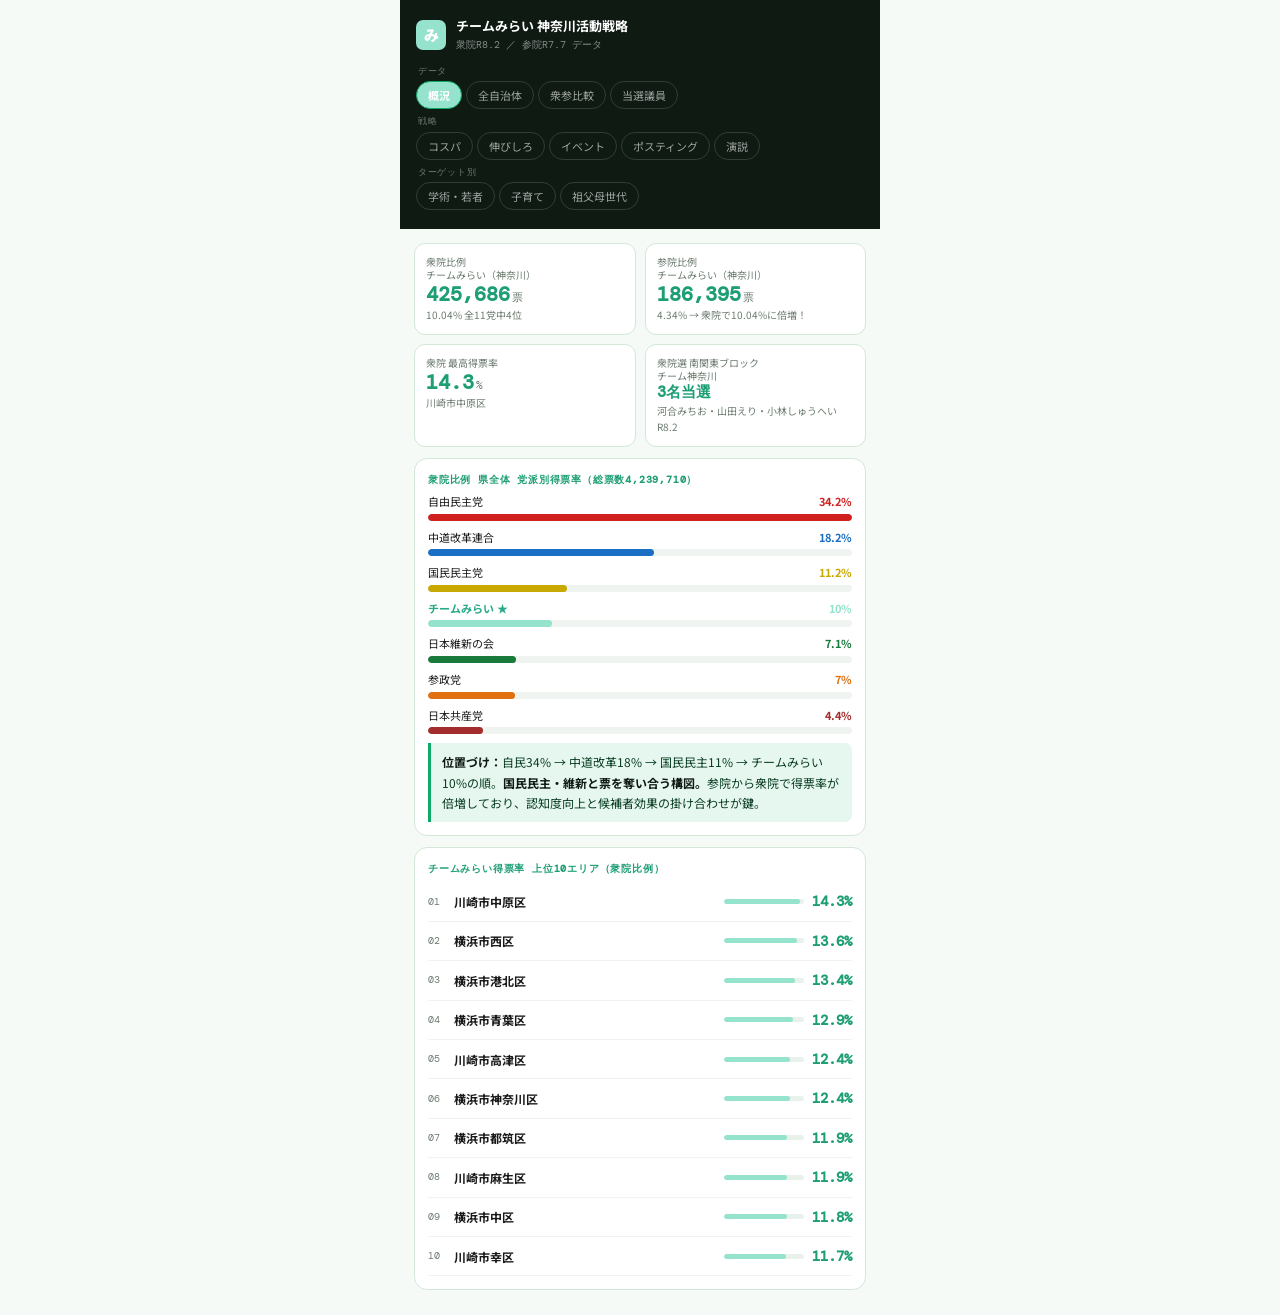
==== prefectures/kanagawa/index.html @ 074c19e6 "refactor: 共通テンプレート+県別ディレクトリ構造に分離 単一HTMLファイルだった構造を、共通CSS/JS (shared/) と県別データ・コンテンツ (prefectures/) に分離" ====
<!DOCTYPE html>
<html lang="ja">
<head>
<meta charset="UTF-8">
<meta name="viewport" content="width=device-width, initial-scale=1.0">
<title>チームみらい 神奈川 活動戦略</title>
<link href="https://fonts.googleapis.com/css2?family=Noto+Sans+JP:wght@400;500;700;900&family=DM+Mono:wght@400;500&display=swap" rel="stylesheet">
<link rel="stylesheet" href="../../shared/style.css">
</head>
<body>

<div class="header">
  <div class="header-top">
    <div class="logo-mark">み</div>
    <div>
      <div class="header-title"></div>
      <div class="header-sub"></div>
    </div>
  </div>
  <div class="tab-group">
    <div class="tab-group-label">データ</div>
    <div class="tabs">
      <button class="tab-btn active" onclick="sw('overview')">概況</button>
      <button class="tab-btn" onclick="sw('all')">全自治体</button>
      <button class="tab-btn" onclick="sw('compare')">衆参比較</button>
      <button class="tab-btn" onclick="sw('kawai')">当選議員</button>
    </div>
  </div>
  <div class="tab-group">
    <div class="tab-group-label">戦略</div>
    <div class="tabs">
      <button class="tab-btn" onclick="sw('cost')">コスパ</button>
      <button class="tab-btn" onclick="sw('nobiro')">伸びしろ</button>
      <button class="tab-btn" onclick="sw('events')">イベント</button>
      <button class="tab-btn" onclick="sw('posting')">ポスティング</button>
      <button class="tab-btn" onclick="sw('speech')">演説</button>
    </div>
  </div>
  <div class="tab-group">
    <div class="tab-group-label">ターゲット別</div>
    <div class="tabs">
      <button class="tab-btn" onclick="sw('gakujutsu')">学術・若者</button>
      <button class="tab-btn" onclick="sw('kosodate')">子育て</button>
      <button class="tab-btn" onclick="sw('senior')">祖父母世代</button>
    </div>
  </div>
</div>

<!-- ===== 概況 ===== -->
<div class="section active" id="sec-overview">
  <div id="overview-stats"></div>

  <div class="card">
    <div class="card-label" id="party-bars-label"></div>
    <div id="party-bars"></div>
    <div class="insight" id="overview-insight"></div>
  </div>

  <div class="card">
    <div class="card-label">チームみらい得票率 上位10エリア（衆院比例）</div>
    <div id="top10-list"></div>
  </div>
</div>

<!-- ===== 全自治体 ===== -->
<div class="section" id="sec-all">
  <input class="search-box" id="search-input" type="text" placeholder="🔍 市区町村を検索..." oninput="filterTable()">
  <div class="sort-btns">
    <button class="sort-btn active" onclick="sortTable('チームみらい率',true,this)">衆院得票率↓</button>
    <button class="sort-btn" onclick="sortTable('チームみらい率_参',true,this)">参院得票率↓</button>
    <button class="sort-btn" onclick="sortTable('チームみらい',true,this)">衆院票数↓</button>
    <button class="sort-btn" onclick="sortTable('チームみらい_参票数',true,this)">参院票数↓</button>
    <button class="sort-btn" onclick="sortTable('衆参差',true,this)">衆参差↓</button>
  </div>
  <div class="scroll-wrap">
    <table class="area-table" id="all-table">
      <thead>
        <tr>
          <th>地域</th>
          <th>衆院<br>得票率</th>
          <th>参院<br>得票率</th>
          <th>衆院<br>票数</th>
          <th>参院<br>票数</th>
          <th>衆参<br>差</th>
        </tr>
      </thead>
      <tbody id="all-tbody"></tbody>
    </table>
  </div>
</div>

<!-- ===== 衆参比較 ===== -->
<div class="section" id="sec-compare">
  <div class="card" style="background:#fffbe6;border-color:#f5d87a;">
    <div style="font-size:12px;color:#7a5c00;line-height:1.7;">
      <strong>参院選R7.7（比例）→ 衆院選R8.2（比例）の変化。</strong>差が大きいエリアほど「衆院で新たに票を獲得できた」ことを示す。逆に差が小さいエリアは元からの固定支持層が多い可能性。
    </div>
  </div>

  <div class="card">
    <div class="card-label">衆参差ランキング TOP10（伸びたエリア）</div>
    <div id="diff-up-list"></div>
    <div class="insight">
      <strong>傾向：</strong>都市部・IT職場集積エリアで衆院時の伸びが大きい。横浜市青葉区（+7.4pt）・川崎市中原区（+7.2pt）・横浜市西区（+7.1pt）がトップ3。<strong>「衆院選でチームみらいを初めて知った層」が多いことを示す。</strong>
    </div>
  </div>

  <div class="card">
    <div class="card-label">伸びが鈍かったエリア</div>
    <div id="diff-down-list"></div>
    <div class="insight">
      <strong>なぜ伸びが鈍かったのか：</strong><br>
      横須賀・三浦・内陸部（綾瀬・相模原緑区・足柄上郡など）は自民党得票率が高く、<strong>保守地盤が強固</strong>。チームみらいの「テクノロジー・改革」路線より、安定・防衛・地元利益重視の有権者が多い。また農業・漁業従事者、自衛隊関係者世帯が多いエリアでは政策親和性が低い可能性がある。<br><br>
      <strong>逆に訴求すべきポイント：</strong>「地域インフラのデジタル化」「医療DX」「安全保障の現実路線」など、保守層にも刺さる切り口が有効。
    </div>
  </div>
</div>

<!-- ===== 当選議員 ===== -->
<div class="section" id="sec-kawai">
  <div class="sec-header">R8.2 衆院選 チーム神奈川 当選議員</div>

  <div style="background:linear-gradient(135deg,#6eddc4,#95e3cd);border-radius:13px;padding:14px;margin-bottom:11px;color:#0a3d22;">
    <div style="font-size:11px;color:rgba(10,61,34,.6);font-family:'DM Mono',monospace;margin-bottom:10px;">南関東ブロック 比例代表 2名当選🎉　＋　比例代表（他ブロック）1名</div>
    <div style="display:grid;grid-template-columns:1fr 1fr;gap:10px;margin-bottom:10px;">
      <div style="background:rgba(255,255,255,.45);border-radius:10px;padding:12px;">
        <div style="font-size:16px;font-weight:900;margin-bottom:2px;color:#0a3d22;">河合 みちお</div>
        <div style="font-size:10px;color:rgba(10,61,34,.55);font-family:'DM Mono',monospace;margin-bottom:8px;">KAWAI MICHIO</div>
        <div style="font-size:10px;color:rgba(10,61,34,.8);line-height:1.6;">R7.7 参院神奈川選挙区 落選<br>R8.2 衆院南関東ブロック <span style="color:#0a6e3f;font-weight:700;">当選</span></div>
      </div>
      <div style="background:rgba(255,255,255,.45);border-radius:10px;padding:12px;">
        <div style="font-size:16px;font-weight:900;margin-bottom:2px;color:#0a3d22;">山田 えり</div>
        <div style="font-size:10px;color:rgba(10,61,34,.55);font-family:'DM Mono',monospace;margin-bottom:8px;">YAMADA ERI</div>
        <div style="font-size:10px;color:rgba(10,61,34,.8);line-height:1.6;">衆院選のみ出馬<br>R8.2 衆院南関東ブロック <span style="color:#0a6e3f;font-weight:700;">当選</span></div>
      </div>
    </div>
    <div style="background:rgba(255,255,255,.25);border-radius:10px;padding:12px;">
      <div style="font-size:16px;font-weight:900;margin-bottom:2px;color:#0a3d22;">小林 しゅうへい</div>
      <div style="font-size:10px;color:rgba(10,61,34,.55);font-family:'DM Mono',monospace;margin-bottom:8px;">KOBAYASHI SHUHEI</div>
      <div style="font-size:10px;color:rgba(10,61,34,.8);line-height:1.6;">R8.2 衆院比例代表 <span style="color:#0a6e3f;font-weight:700;">当選</span>　／　<span style="color:rgba(10,61,34,.6);">※神奈川での活動なし</span></div>
    </div>
  </div>

  <div class="card">
    <div class="card-label">河合みちお 参院選（R7.7）市区別得票率</div>
    <div style="font-size:11px;color:var(--muted);margin-bottom:8px;">※山田えりさんは参院選への出馬なし</div>
    <div id="kawai-list"></div>
  </div>

  <div class="card">
    <div class="card-label">参院落選から衆院2名当選へ</div>
    <div class="insight" style="margin-top:0;">
      河合みちおはR7.7参院神奈川選挙区では約3〜5%台にとどまり落選。しかし<strong>R8.2衆院選では河合みちお・山田えりの2名が南関東ブロックで比例当選</strong>を果たした。衆院比例10%という政党の伸びが2議席を生んだ形で、チーム神奈川として大きな前進。<br><br>
      今後の参院選に向けては、参院での得票が高かった<strong>川崎市中原区（5.35%）・横浜市港北区（4.73%）・横浜市西区（4.5%）</strong>でのさらなる認知度向上が鍵。
    </div>
  </div>
</div>

<!-- ===== イベント ===== -->
<div class="section" id="sec-events">
  <div class="sec-header">神奈川 チームみらい親和性イベント</div>

  <div class="card" style="background:#eef4ff;border-color:#a8c4f0;">
    <div style="font-size:12px;color:#1a3a6b;line-height:1.7;">
      AI・ロボット・モビリティ・テクノロジー系のイベントはチームみらいの政策と直結する参加者が集まる場所。<strong>展示会周辺での街頭活動・ポスティング</strong>は通常より高い関心層にリーチできる。
    </div>
  </div>

  <div class="strategy-card">
    <div class="strategy-header" style="background:#1a3a6b;">🚗 モビリティ・自動運転</div>
    <div class="strategy-body">
      <div class="priority-row">
        <div class="priority-num" style="background:#1a3a6b;">1</div>
        <div class="priority-content">
          <div class="priority-name">人とくるまのテクノロジー展 2026 YOKOHAMA</div>
          <div class="priority-desc">
            自動車・自動運転・EV・次世代モビリティの国内最大の技術展。毎年数万人が来場。<br>
            <strong>📅 2026年5月27日（水）〜29日（金）／パシフィコ横浜</strong><br>
            <a href="https://aee.expo-info.jsae.or.jp/ja/yokohama/" style="color:#1a3a6b;font-size:10px;">🔗 公式サイト</a>
          </div>
        </div>
      </div>
    </div>
  </div>

  <div class="strategy-card">
    <div class="strategy-header" style="background:#1a3a6b;">🤖 AI・エッジテック・ロボット</div>
    <div class="strategy-body">
      <div class="priority-row">
        <div class="priority-num" style="background:#1a3a6b;">1</div>
        <div class="priority-content">
          <div class="priority-name">EdgeTech+ 2026（エッジテクノロジー・生成AI・産業DX）</div>
          <div class="priority-desc">
            生成AI・IoT・セキュリティ・組込みシステムの国内最大級の展示会。エンジニア・IT専門職が多数来場。チームみらいの政策と最も親和性が高いイベント。<br>
            <strong>📅 2026年11月18日（水）〜20日（金）／パシフィコ横浜</strong><br>
            <a href="https://www.jasa.or.jp/expo/" style="color:#1a3a6b;font-size:10px;">🔗 公式サイト</a>
          </div>
        </div>
      </div>
      <div class="priority-row">
        <div class="priority-num" style="background:#1a3a6b;">2</div>
        <div class="priority-content">
          <div class="priority-name">国際画像機器展 2026（AI・ロボティクス・スマートシティ）</div>
          <div class="priority-desc">
            画像処理・AI・ロボティクス・自動運転・医療診断AIの技術展。年々テクノロジー色が強まっている。<br>
            <strong>📅 2026年12月2日（水）〜4日（金）／パシフィコ横浜</strong><br>
            <a href="https://www.adcom-media.co.jp/ite/" style="color:#1a3a6b;font-size:10px;">🔗 公式サイト</a>
          </div>
        </div>
      </div>
    </div>
  </div>

  <div class="strategy-card">
    <div class="strategy-header" style="background:#1a3a6b;">🔬 バイオ・ヘルステック</div>
    <div class="strategy-body">
      <div class="priority-row">
        <div class="priority-num" style="background:#1a3a6b;">1</div>
        <div class="priority-content">
          <div class="priority-name">BioJapan・healthTECH JAPAN（バイオ・医療テクノロジー）</div>
          <div class="priority-desc">
            世界最大級のバイオ・ヘルスケアDXイベント。デジタルヘルス・AI診断・再生医療が集結。医療DX・高額療養費制度などの訴求と親和性が高い。<br>
            <strong>📅 例年10月／パシフィコ横浜（2026年日程は公式確認）</strong><br>
            <a href="https://jcd-expo.jp/jp/" style="color:#1a3a6b;font-size:10px;">🔗 公式サイト</a>
          </div>
        </div>
      </div>
    </div>
  </div>

  <div class="strategy-card">
    <div class="strategy-header" style="background:#2d6a4f;">🏭 ロボット産業特区関連</div>
    <div class="strategy-body">
      <div class="priority-row">
        <div class="priority-num" style="background:#2d6a4f;">1</div>
        <div class="priority-content">
          <div class="priority-name">さがみロボット産業特区 関連イベント</div>
          <div class="priority-desc">
            神奈川県主催のロボット展示・実証実験イベント。厚木・相模原・藤沢など特区12市町で随時開催。地域住民も来場するため、チームみらいのローカルな訴求に最適。<br>
            <a href="https://sagamirobot.pref.kanagawa.jp/" style="color:#2d6a4f;font-size:10px;">🔗 さがみロボット産業特区 公式サイト（最新イベント情報）</a>
          </div>
        </div>
      </div>
    </div>
  </div>

  <div class="card">
    <div class="card-label">イベント活用の考え方</div>
    <div class="insight" style="margin-top:0;">
      展示会への<strong>直接出展は難しくても</strong>、会場周辺（パシフィコ横浜前・みなとみらい駅周辺）での街頭活動は来場者層に直接リーチできる。また展示会後の懇親会・アフターイベントが近隣で開催されることも多く、そうした時間帯を狙った活動も効果的。<strong>SNSでイベントのハッシュタグに合わせた発信</strong>も来場者への認知を広げる手段として有効。
    </div>
  </div>
</div>

<!-- ===== コスパ ===== -->
<div class="section" id="sec-cost">
  <div class="sec-header">コスパ優先 ポスティング・街頭戦略</div>
  <div class="card" style="background:#fffbe6;border-color:#f5d87a;">
    <div style="font-size:12px;color:#7a5c00;line-height:1.7;">
      <strong>コスパ＝</strong>「すでにチームみらい支持者が多い × 人口規模が大きい × 移動コストが低い」エリア優先。
    </div>
  </div>
  <div class="strategy-card">
    <div class="strategy-header">🥇 最優先（S級）― 大票田×高得票率</div>
    <div class="strategy-body">
      <div class="priority-row">
        <div class="priority-num">1</div>
        <div class="priority-content">
          <div class="priority-name">川崎市中原区（武蔵小杉〜元住吉）<span class="tag tag-s">14.3%</span></div>
          <div class="priority-desc">県内最高得票率。都心のIT企業に通うワーカーが多く住む居住地エリア。既存支持者が厚く、仲間づくりと新規獲得の両方が狙える。武蔵小杉駅は乗降客数も多く朝夕の街頭が効果的。</div>
        </div>
      </div>
      <div class="priority-row">
        <div class="priority-num">2</div>
        <div class="priority-content">
          <div class="priority-name">横浜市港北区（新横浜・日吉）<span class="tag tag-s">13.4%</span></div>
          <div class="priority-desc">23,939票と横浜市内最大票数。IT企業集積。新横浜駅は複数路線で活動効率が高い。</div>
        </div>
      </div>
      <div class="priority-row">
        <div class="priority-num">3</div>
        <div class="priority-content">
          <div class="priority-name">横浜市青葉区（たまプラーザ〜青葉台）<span class="tag tag-s">12.9%</span></div>
          <div class="priority-desc">20,327票。高所得ファミリー・教育熱心層。週末商業施設前が最適。衆参差+7.4ptと伸び代大。</div>
        </div>
      </div>
    </div>
  </div>
  <div class="strategy-card">
    <div class="strategy-header">🥈 準優先（A級）― 大票田×伸びしろ</div>
    <div class="strategy-body">
      <div class="priority-row">
        <div class="priority-num">4</div>
        <div class="priority-content">
          <div class="priority-name">横浜市全域（戸塚・鶴見・保土ケ谷等）<span class="tag tag-a">約19万票</span></div>
          <div class="priority-desc">各区10〜11%台で均一な支持。どこから活動しても安定した効果が期待できる。</div>
        </div>
      </div>
      <div class="priority-row">
        <div class="priority-num">5</div>
        <div class="priority-content">
          <div class="priority-name">藤沢市・鎌倉市・茅ヶ崎市<span class="tag tag-a">約4.3万票</span></div>
          <div class="priority-desc">各10〜11%。東海道線沿線で3市まとめて活動可能。辻堂・大船が主要スポット。茅ヶ崎は<strong>北口が人流多くメインの街頭スポット</strong>。南口は転入・転出が多い居住エリアでポスティングによる未接触の新規有権者への訴求に有効。</div>
        </div>
      </div>
      <div class="priority-row">
        <div class="priority-num">6</div>
        <div class="priority-content">
          <div class="priority-name">川崎市全域（高津・多摩・宮前区等）<span class="tag tag-a">約8.5万票</span></div>
          <div class="priority-desc">中原区に次ぐ高得票率エリアが揃う。溝の口・登戸・向ヶ丘遊園など拠点駅多数。</div>
        </div>
      </div>
    </div>
  </div>
  <div class="strategy-card">
    <div class="strategy-header">🥉 中長期投資（B級）― 低得票率×大票田</div>
    <div class="strategy-body">
      <div class="priority-row">
        <div class="priority-num">7</div>
        <div class="priority-content">
          <div class="priority-name">相模原市（南区・中央区）<span class="tag tag-b">8〜9%台</span></div>
          <div class="priority-desc">26,159票あるが得票率が低く認知度不足。今から活動で次回大幅増が見込める。</div>
        </div>
      </div>
      <div class="priority-row">
        <div class="priority-num">8</div>
        <div class="priority-content">
          <div class="priority-name">横須賀市・平塚市・厚木市<span class="tag tag-b">6〜8%台</span></div>
          <div class="priority-desc">得票率低く自民地盤が強い。保守層向けの「デジタル地域振興」メッセージで切り込む。</div>
        </div>
      </div>
    </div>
  </div>
</div>

<!-- ===== 学術・若者 ===== -->
<div class="section" id="sec-gakujutsu">
  <div class="sec-header">学術都市・若者向け 街頭活動版</div>
  <div class="card" style="background:#eef4ff;border-color:#a8c4f0;">
    <div style="font-size:12px;color:#1a3a6b;line-height:1.7;">
      <strong>狙いたい層：</strong>大学生・若手研究者・IT専門職。テクノロジー政策・教育・スタートアップ支援と最も親和性が高い。
    </div>
  </div>
  <div class="strategy-card">
    <div class="strategy-header" style="background:#1a3a6b;">🎓 大学・研究機関周辺（政策・IT親和性が高い）</div>
    <div class="strategy-body">
      <div class="priority-row"><div class="priority-num" style="background:#1a3a6b;">1</div><div class="priority-content"><div class="priority-name">慶應義塾大学SFC（湘南台駅）<span class="tag tag-s">最優先</span></div><div class="priority-desc">政策・IT・社会起業に関心が高い学生多数。湘南台駅改札前が最適。<br><strong>⏰ 平日（学期中）11〜13時</strong>／土日は学生がほぼいないため不向き。</div></div></div>
      <div class="priority-row"><div class="priority-num" style="background:#1a3a6b;">2</div><div class="priority-content"><div class="priority-name">慶應義塾大学日吉キャンパス（日吉駅）</div><div class="priority-desc">日吉駅直結で活動しやすい。1・2年生が多く政治関心層の掘り起こしに有効。SFCとセットで慶應を両方カバー。<br><strong>⏰ 平日（学期中）昼12〜13時・夕方16時以降</strong></div></div></div>
      <div class="priority-row"><div class="priority-num" style="background:#1a3a6b;">3</div><div class="priority-content"><div class="priority-name">横浜国立大学（羽沢横浜国大駅）</div><div class="priority-desc">理工・経済系。デジタル経済政策との相性が高い。駅から徒歩約15分。<br><strong>⏰ 平日（学期中）9〜10時・12〜13時</strong></div></div></div>
      <div class="priority-row"><div class="priority-num" style="background:#1a3a6b;">4</div><div class="priority-content"><div class="priority-name">神奈川大学 情報学部（白楽・六角橋駅）</div><div class="priority-desc">2023年開設の情報学部・工学部。六角橋商店街も若者が多く視認性◎。横浜市神奈川区（12.4%）内。<br><strong>⏰ 平日（学期中）昼〜17時・週末は商店街で通行人向けに</strong></div></div></div>
      <div class="priority-row"><div class="priority-num" style="background:#1a3a6b;">5</div><div class="priority-content"><div class="priority-name">横浜市立大学 データサイエンス学部（金沢八景駅）</div><div class="priority-desc">データサイエンス・AI系の専門学部。チームみらいの政策と直結。横浜市金沢区（9.4%）。<br><strong>⏰ 平日（学期中）昼12〜13時</strong></div></div></div>
      <div class="priority-row"><div class="priority-num" style="background:#1a3a6b;">6</div><div class="priority-content"><div class="priority-name">青山学院大学 相模原キャンパス（矢部駅）</div><div class="priority-desc">社会情報学部・理工学部。相模原市の得票率8%台と低く、学生票開拓で伸びしろ大。<br><strong>⏰ 平日（学期中）昼12〜13時</strong></div></div></div>
      <div class="priority-row"><div class="priority-num" style="background:#1a3a6b;">7</div><div class="priority-content"><div class="priority-name">東京科学大学 すずかけ台キャンパス（すずかけ台駅）<span class="tag tag-s">最注目</span></div><div class="priority-desc">旧・東京工業大学。情報工学系・数理計算科学系・生命理工学院が集まる国立理工系大学。青葉台の隣駅で田園都市線沿線。横浜市緑区（10.0%）内。<br><strong>⏰ 平日（学期中）昼12〜13時・夕方16時以降</strong></div></div></div>
      <div class="priority-row"><div class="priority-num" style="background:#1a3a6b;">8</div><div class="priority-content"><div class="priority-name">湘南工科大学 情報学部（辻堂駅）</div><div class="priority-desc">辻堂駅から近く、テラスモール湘南の子育て訴求と同日活動が可能。<br><strong>⏰ 平日（学期中）昼12〜13時</strong></div></div></div>
      <div class="priority-row"><div class="priority-num" style="background:#1a3a6b;">9</div><div class="priority-content"><div class="priority-name">神奈川工科大学 情報学部（愛甲石田駅）</div><div class="priority-desc">厚木市に位置する理工系専門大学。厚木市の得票率7.8%と低く開拓余地あり。<br><strong>⏰ 平日（学期中）昼12〜13時</strong></div></div></div>
    </div>
  </div>
  <div class="strategy-card">
    <div class="strategy-header" style="background:#1a3a6b;">💻 IT・テック／ロボティクス／モビリティ集積エリア</div>
    <div class="strategy-body">
      <div class="priority-row"><div class="priority-num" style="background:#1a3a6b;">1</div><div class="priority-content"><div class="priority-name">みなとみらい（横浜市西区）<span class="tag tag-s">13.6%</span></div><div class="priority-desc">日産自動車本社・ロボット系スタートアップが集積。<strong>2025年度に自動運転モビリティサービスの実証実験をみなとみらい〜関内エリアで実施中。</strong>政策と現場が直結するエリア。<br><strong>⏰ 平日 朝7:30〜9時・夕方17:30〜19時</strong></div></div></div>
      <div class="priority-row"><div class="priority-num" style="background:#1a3a6b;">2</div><div class="priority-content"><div class="priority-name">新横浜（横浜市港北区）<span class="tag tag-s">13.4%</span></div><div class="priority-desc">IT企業・テクノロジー系オフィスが集中。<br><strong>⏰ 平日 朝7:30〜9時（通勤）／夕方17:30〜19時（退勤）</strong></div></div></div>
      <div class="priority-row"><div class="priority-num" style="background:#1a3a6b;">3</div><div class="priority-content"><div class="priority-name">センター北・南（横浜市都筑区）<span class="tag tag-a">11.9%</span></div><div class="priority-desc">IT・研究系企業が集積するオフィスエリア。共働き・専門職世帯が多い。<br><strong>⏰ 平日 朝7:30〜9時・夕方17:30〜19時</strong></div></div></div>
      <div class="priority-row"><div class="priority-num" style="background:#1a3a6b;">4</div><div class="priority-content"><div class="priority-name">さがみロボット産業特区エリア<span class="tag tag-b">注目</span></div><div class="priority-desc">国指定の特区。<strong>相模原・平塚・藤沢・茅ヶ崎・厚木・大和・伊勢原・海老名・座間・綾瀬・寒川・愛川</strong>の12市町でロボット開発・実証が進行中。チームみらいの政策と直結するエリアが広範囲に。街頭・ポスティングで「神奈川がロボット特区である」ことを訴求できる。<br><a href="https://sagamirobot.pref.kanagawa.jp/" style="color:#1a3a6b;font-size:10px;">🔗 さがみロボット産業特区 公式サイト</a><br><strong>⏰ 各市の主要駅・商業施設前</strong></div></div></div>
    </div>
  </div>
  <div class="card">
    <div class="card-label">学術・若者向け メッセージ</div>
    <div class="chip-wrap">
      <span class="chip">AI・テクノロジー政策</span><span class="chip">自動運転・モビリティ革命</span>
      <span class="chip">ロボット産業支援</span><span class="chip">スタートアップ支援</span>
      <span class="chip">奨学金改革</span><span class="chip">社会保険料引き下げ</span>
      <span class="chip">プッシュ型行政（申請不要の給付）</span>
      <span class="chip">科学技術予算増</span><span class="chip">若者の政治参加</span>
    </div>
  </div>
</div>

<!-- ===== 子育て ===== -->
<div class="section" id="sec-kosodate">
  <div class="sec-header">子育て世代向け 街頭・ポスティング版</div>
  <div class="card" style="background:#f0fdf4;border-color:#86efac;">
    <div style="font-size:12px;color:#14532d;line-height:1.7;">
      <strong>狙いたい層：</strong>30〜40代ファミリー・共働き世帯。保育・教育費・子育て支援への関心が高く無党派が多い。
    </div>
  </div>
  <div class="strategy-card">
    <div class="strategy-header" style="background:#166534;">👨‍👩‍👧 子育て世帯集積スポット</div>
    <div class="strategy-body">
      <div class="priority-row"><div class="priority-num" style="background:#166534;">1</div><div class="priority-content"><div class="priority-name">辻堂駅〜テラスモール湘南（藤沢市）<span class="tag tag-s">最優先</span></div><div class="priority-desc">近年ファミリー向けマンションが急増し若い世帯が集積。テラスモール湘南は湘南最大のファミリー商業施設で土日10〜14時が最大人流。<br>辻堂駅からアクセスできる<strong>湘南T-SITE</strong>（蔦屋書店・スタバ等）はライフスタイル意識の高い層が集まる。<br>さらに隣接する<strong>Fujisawa SST（サスティナブル・スマートタウン）</strong>はパナソニックホームズなどが手掛けるスマートシティの先進事例。エネルギー・AI・モビリティを実装した街に住む居住者はチームみらいの政策と親和性が極めて高い。<br>また辻堂には<strong>松下政経塾</strong>があり、チームみらいの宇佐美さんも塾生として学んだ地。地元との縁をアピールできる。<br><strong>⏰ 土日10〜14時（テラスモール）／平日夕方（T-SITE・駅周辺）</strong></div></div></div>
      <div class="priority-row"><div class="priority-num" style="background:#166534;">2</div><div class="priority-content"><div class="priority-name">たまプラーザ〜青葉台（横浜市青葉区）<span class="tag tag-s">12.9%</span></div><div class="priority-desc">
      <strong>神奈川県内で世帯年収トップクラス</strong>の高所得ファミリーエリア。私立中学受験率が横浜市内で最も高く、教育熱心な家庭が集中。渋谷まで直通20分・大手町まで直通36分と都心アクセスが抜群で、大企業・官公庁勤めのファミリーが多く住む。<br>
      たまプラーザ駅直結の<strong>たまプラーザテラス</strong>（約57,000㎡の大型商業施設）は週末の人流が最大。また<strong>たまプラーザ団地の建て替え計画</strong>が進行中で、住宅政策・まちづくりに関心が高い住民層も多い。<br>
      <strong>⏰ 土日10〜15時（たまプラーザテラス前）／平日夕方17〜19時（通勤帰宅層）</strong>
      </div></div></div>
      <div class="priority-row"><div class="priority-num" style="background:#166534;">3</div><div class="priority-content"><div class="priority-name">湘南台駅周辺（藤沢市）</div><div class="priority-desc">近年ファミリー向けマンションが急増し若い世帯が流入中。小田急・相鉄・横浜市営地下鉄の3路線が乗り入れるアクセスの良さが人気の理由。<br>一方で<strong>駅前に大きな商業施設がなく</strong>、買い物環境の充実を求める声が多い。住民の「もっと便利なまちに」という声が街頭での共感を生みやすい。<br>藤沢市は<strong>「健康と文化の森」整備事業</strong>として湘南台駅周辺の再開発構想を進めており、駅前に商業・業務系機能を集約する計画が進行中。AI・テクノロジー・スマートシティへの関心が高いチームみらいの支持者層と、再開発に期待を持つ住民層が重なりやすい。<br><a href="https://sites.google.com/view/infofjkenbunkumiai/" style="color:#166534;font-size:10px;">🔗 健康と文化の森 整備事業 詳細</a><br><strong>⏰ 平日（学期中）はSFCとセットで昼活動／週末は住民向けに駅前で</strong></div></div></div>
      <div class="priority-row"><div class="priority-num" style="background:#166534;">4</div><div class="priority-content"><div class="priority-name">茅ヶ崎駅（茅ヶ崎市）</div><div class="priority-desc">
      総務省「住民基本台帳人口移動報告（2023年）」によると、茅ヶ崎市の<strong>転入超過数は全国の一般市で1位</strong>。特に30〜44歳・0〜14歳の区分では特別区・政令市を含めても<strong>全国3位</strong>で、子育て世代に選ばれるまちとなっている。コロナ禍以降「湘南のライフスタイルに共感して移住してくる」ファミリーが急増中。<br>出典：<a href="https://www.city.chigasaki.kanagawa.jp/recruit/1060786/1061688.html" style="color:#166534;font-size:10px;">🔗 総務省 住民基本台帳人口移動報告（茅ヶ崎市）</a><br>
      常に新しい住民が流入しているため、<strong>まだチームみらいを知らない有権者が継続的に生まれているエリア</strong>。認知度向上のアプローチが効きやすい。<br>
      <strong>北口は人流が多く街頭活動のメインスポット</strong>。商業施設と住宅地が隣接し若いファミリー層の通行が多い。<strong>南口は転入・転出が多い居住エリア</strong>でポスティングによる新規有権者へのリーチに有効。両口の特性を使い分けたい。<br>
      <strong>⏰ 北口：土日10〜14時（街頭）／南口エリア：週末午前中ポスティング</strong>
      </div></div></div>
      <div class="priority-row"><div class="priority-num" style="background:#166534;">5</div><div class="priority-content"><div class="priority-name">川崎市宮前区・多摩区（11〜12%台）</div><div class="priority-desc">
      <strong>宮前区</strong>は「多摩田園都市」として計画的に開発されたベッドタウン。<strong>1世帯あたりの家族数が川崎市7区で最多（平均2.24人）</strong>で、15歳以下の子どもの割合が高く、65歳以上が低いという典型的なファミリーエリア。渋谷まで田園都市線で最短17分と都心アクセス抜群。鷺沼駅周辺では東急との大規模再開発も進行中。<br>
      <strong>多摩区</strong>は登戸・向ヶ丘遊園エリアに専修大学・明治大学生田キャンパスがあり、学生層と子育てファミリーが混在。多摩川沿いの自然環境が豊かで、移住・定住への満足度が高い。<br>
      両区とも<strong>共働き世帯の割合が高く</strong>、保育所・学童保育・子育て減税の訴求が最も直接的に響くエリア。<br>
      <strong>⏰ 宮前区：鷺沼・宮前平駅前 平日夕方17〜19時／多摩区：登戸・向ヶ丘遊園駅前 土日昼〜夕方</strong>
      </div></div></div>
    </div>
  </div>
  <div class="card">
    <div class="card-label">子育て世代向け メッセージ</div>
    <div class="chip-wrap">
      <span class="chip">子育て減税</span><span class="chip">社会保険料引き下げ</span>
      <span class="chip">保育所・待機児童ゼロ</span><span class="chip">教育無償化</span>
      <span class="chip">学童保育の充実</span><span class="chip">給食費無償</span>
      <span class="chip">プッシュ型行政（申請不要の給付）</span>
      <span class="chip">産後ケア</span><span class="chip">共働き支援</span>
    </div>
    <div class="insight" style="margin-top:10px;">
    </div>
  </div>
</div>

<!-- ===== シニア層 ===== -->
<div class="section" id="sec-senior">
  <div class="sec-header">祖父母世代向け 街頭・ポスティング版</div>
  <div class="card" style="background:#f0f4ff;border-color:#a8b8f0;">
    <div style="font-size:12px;color:#1a2a6b;line-height:1.7;">
      <strong>狙いたい層：</strong>60〜70代以上のシニア・高齢者世帯。年金・医療・介護への関心が高く、神奈川県では横須賀・三浦・内陸部など高齢化率の高いエリアに集中。チームみらいの政策を「未来世代だけのもの」と思わせない訴求が鍵。
    </div>
  </div>

  <div class="strategy-card">
    <div class="strategy-header" style="background:#2a3a7a;">👴👵 シニア層が集まるエリア・スポット</div>
    <div class="strategy-body">
      <div class="priority-row"><div class="priority-num" style="background:#2a3a7a;">1</div><div class="priority-content"><div class="priority-name">横須賀市（追浜・久里浜・衣笠エリア）<span class="tag tag-b">注力エリア</span></div><div class="priority-desc">
      <strong>高齢化率32.7%</strong>（令和6年3月現在）で3.1人に1人が65歳以上。全国平均（28.7%）を4ポイント上回り、神奈川県内でも高い水準。このまま進むと2050年には約10人に4人が高齢者になると推計されている。<br>
      チームみらいの得票率は6.7%とまだ低く<strong>伸びしろが大きい</strong>。年金・高額療養費制度・医療DXのメッセージが直接刺さるエリア。商店街・スーパー前・公民館周辺の街頭が効果的。<br>
      <strong>⏰ 平日午前中10〜12時（シニア層の買い物時間帯）</strong>
      </div></div></div>
      <div class="priority-row"><div class="priority-num" style="background:#2a3a7a;">2</div><div class="priority-content"><div class="priority-name">小田原市（商店街・小田原駅周辺）</div><div class="priority-desc">
      高齢化率<strong>31.0%</strong>（2025年1月現在）で3.3人に1人が65歳以上。城下町としての歴史と地域コミュニティが根強く残り、自治会・老人会との接点がつくりやすい。小田原駅周辺の商店街は午前中のシニア層の買い物動線が集中。東海道線・小田急線・新幹線が通るターミナル駅で広域からの人の流れもある。<br>
      <strong>⏰ 平日午前中10〜12時（シニアの買い物時間帯）／土日昼前後</strong>
      </div></div></div>
      <div class="priority-row"><div class="priority-num" style="background:#2a3a7a;">3</div><div class="priority-content"><div class="priority-name">横浜市旭区（二俣川・鶴ヶ峰エリア）</div><div class="priority-desc">
      横浜市内で<strong>高齢化率30.4%（3位）</strong>（令和7年1月現在）。旧来からの住宅地で定住歴が長いシニア層が多く、地域への愛着が強い。二俣川駅は相鉄線の主要駅でシニア層の利用が多い。神奈川運転免許センターがあり行政サービスとの接点も多いエリア。<br>
      <strong>⏰ 平日午前中（二俣川・鶴ヶ峰駅前）</strong>
      </div></div></div>
      <div class="priority-row"><div class="priority-num" style="background:#2a3a7a;">4</div><div class="priority-content"><div class="priority-name">三浦市・葉山町・逗子市（地域コミュニティ）</div><div class="priority-desc">
      三浦半島〜葉山エリアは小規模自治体で口コミが広がりやすく、1回の活動で地域全体に認知が広がりやすい。三浦市は漁業従事者・高齢者が多く自衛隊関係の家庭も多いが、医療・介護アクセスへの不満が強い。逗子・葉山は文化的関心の高いアクティブシニアも多く、政策の「質」が評価されやすい。<br>
      <strong>⏰ 土日午前中（地域の朝市・商店街）／自治会・老人会への挨拶まわりが特に有効</strong>
      </div></div></div>
    </div>
  </div>

  <div class="card">
    <div class="card-label">シニア層向け メッセージのポイント</div>
    <div class="chip-wrap">
      <span class="chip">高額療養費制度の維持</span>
      <span class="chip">医療DX・オンライン診療</span>
      <span class="chip">社会保険料引き下げ</span>
      <span class="chip">介護の負担軽減</span>
      <span class="chip">年金制度の安定</span>
      <span class="chip">プッシュ型行政（申請不要の給付）</span>
      <span class="chip">孫世代への投資</span>
      <span class="chip">地域の安全・防災</span>
    </div>
    <div class="insight" style="margin-top:10px;">
      <strong>シニア層への訴求の核心：</strong>「テクノロジーは難しい」というイメージを払拭することが最初のハードル。<strong>「孫・子どもの世代のために」「あなたの生活を楽にする」</strong>という視点で語ると受け入れられやすい。街頭では丁寧に立ち止まって話す姿勢が信頼につながる。
    </div>
  </div>
</div>

<!-- ===== 伸びしろ戦略 ===== -->
<div class="section" id="sec-nobiro">
  <div class="sec-header">次の統一地方選に向けた 伸びしろエリア戦略</div>

  <div class="card" style="background:#f0fdf4;border-color:#86efac;">
    <div style="font-size:12px;color:#14532d;line-height:1.7;">
      <strong>考え方：</strong>得票率が低いエリアは「チームみらいが知られていない」ことが最大の原因。次の統一地方選まで時間がある今こそ、<strong>認知度を積み上げる中長期活動</strong>が有効。一度の街頭・ポスティングではなく「継続的な露出」がカギ。
    </div>
  </div>

  <div class="strategy-card">
    <div class="strategy-header" style="background:#2d6a4f;">📍 優先度S — 大票田なのに低得票率（最大の伸びしろ）</div>
    <div class="strategy-body">
      <div class="priority-row">
        <div class="priority-num" style="background:#2d6a4f;">1</div>
        <div class="priority-content">
          <div class="priority-name">横須賀市 <span class="tag tag-s">6.7% / 11,604票</span></div>
          <div class="priority-desc">
            神奈川県内で横浜・川崎・相模原に次ぐ大票田（約17万票）なのに得票率6.7%と低迷。高齢化率32.7%の保守地盤だが、<strong>医療・介護・交通インフラへの不満が潜在的に高い</strong>エリア。<br>
            <strong>やること：</strong>自衛隊・米軍関係者家庭が多いため「安全保障の現実路線」「地域インフラのデジタル化」を前面に。久里浜・追浜・衣笠の各駅前で<strong>月1回以上の定期街頭</strong>を継続することで認知を積み上げる。地元の医療・交通問題を取り上げたSNS発信も有効。
          </div>
        </div>
      </div>
      <div class="priority-row">
        <div class="priority-num" style="background:#2d6a4f;">2</div>
        <div class="priority-content">
          <div class="priority-name">平塚市 <span class="tag tag-s">8.1% / 8,616票</span></div>
          <div class="priority-desc">
            約10万票の大票田で衆参差+5.4ptと伸び代あり。工業都市で製造業・工場勤務層が多く、「ロボット・AI産業支援」「さがみロボット産業特区」との接点がある。<br>
            <strong>やること：</strong>平塚駅前で定期街頭。製造業・工場勤務層への「産業政策・雇用」訴求。平塚七夕まつり（7月）など大型イベントへの参加で一気に露出を増やす。
          </div>
        </div>
      </div>
      <div class="priority-row">
        <div class="priority-num" style="background:#2d6a4f;">3</div>
        <div class="priority-content">
          <div class="priority-name">大和市 <span class="tag tag-s">8.4% / 9,311票</span></div>
          <div class="priority-desc">
            約11万票の大票田。相鉄・小田急・東急が集まる交通の要衝で昼間人口も多い。米軍厚木基地があり基地周辺の騒音・生活問題が長年の課題。<br>
            <strong>やること：</strong>大和駅・鶴間駅前で定期街頭。基地問題と絡めた「生活環境改善・デジタル行政」でニッチな層を取り込む。相鉄線沿線は横浜市との往来が多く横浜での支持を大和へ波及させやすい。
          </div>
        </div>
      </div>
    </div>
  </div>

  <div class="strategy-card">
    <div class="strategy-header" style="background:#2d6a4f;">📍 優先度A — 中規模だが継続活動で確実に伸びるエリア</div>
    <div class="strategy-body">
      <div class="priority-row">
        <div class="priority-num" style="background:#2d6a4f;">4</div>
        <div class="priority-content">
          <div class="priority-name">厚木市 <span class="tag tag-a">7.8% / 7,188票</span></div>
          <div class="priority-desc">
            さがみロボット産業特区の中核エリア。ソニー・富士フイルムなど大手企業の研究所・工場が集積。衆参差+5.1ptで伸びしろあり。<br>
            <strong>やること：</strong>本厚木駅前（相鉄・小田急）で定期街頭。「さがみロボット産業特区」「AI・製造業支援」という地域に根ざした訴求で差別化。理系・エンジニア層にリーチしやすい。
          </div>
        </div>
      </div>
      <div class="priority-row">
        <div class="priority-num" style="background:#2d6a4f;">5</div>
        <div class="priority-content">
          <div class="priority-name">相模原市中央区 <span class="tag tag-a">7.7% / 8,916票</span></div>
          <div class="priority-desc">
            相模原市の行政・商業中心地。淵野辺には宇宙航空研究開発機構（JAXA）相模原キャンパスがあり、宇宙・AI・先端研究者が多く在住。<br>
            <strong>やること：</strong>相模原駅・橋本駅前で定期街頭。JAXA・宇宙開発という話題は若い研究者層・理系ファミリー層の関心を引きやすく、チームみらいのテクノロジー訴求と直結。
          </div>
        </div>
      </div>
      <div class="priority-row">
        <div class="priority-num" style="background:#2d6a4f;">6</div>
        <div class="priority-content">
          <div class="priority-name">秦野市・伊勢原市 <span class="tag tag-a">7.6% / 各3〜5千票</span></div>
          <div class="priority-desc">
            東海大学・神奈川工科大学のある学術エリアだが、得票率はまだ低い。農業・観光・自然環境との共存が地域課題。<br>
            <strong>やること：</strong>秦野駅・伊勢原駅前で定期街頭。東海大学の学生票開拓と合わせて活動すると効率的。「地域農業のスマート化」「観光DX」など地域に刺さる切り口を用意する。
          </div>
        </div>
      </div>
    </div>
  </div>

  <div class="strategy-card">
    <div class="strategy-header" style="background:#2d6a4f;">🗓️ 統一地方選まで　共通アクション</div>
    <div class="strategy-body">
      <div class="priority-row">
        <div class="priority-num" style="background:#2d6a4f;">①</div>
        <div class="priority-content">
          <div class="priority-name">月1回以上の定期街頭を継続</div>
          <div class="priority-desc">1回の活動より「また見た」という繰り返しの露出が認知と信頼を生む。同じ駅前に定期的に立つことで「あの党はここで活動している」という認識が根付く。</div>
        </div>
      </div>
      <div class="priority-row">
        <div class="priority-num" style="background:#2d6a4f;">②</div>
        <div class="priority-content">
          <div class="priority-name">地域課題をSNSで発信</div>
          <div class="priority-desc">各エリア固有の課題（横須賀の高齢化・大和の基地問題・相模原のJAXA等）をSNSで取り上げることで、地元住民からの認知が広がりやすい。街頭とSNSの相乗効果を狙う。</div>
        </div>
      </div>
      <div class="priority-row">
        <div class="priority-num" style="background:#2d6a4f;">③</div>
        <div class="priority-content">
          <div class="priority-name">地域イベントへの参加・協力</div>
          <div class="priority-desc">平塚七夕まつり・厚木鮎まつりなど大型地域イベントは一度に多数の住民と接触できる貴重な機会。政治活動としてではなく地域の一員として参加することで親近感が生まれる。</div>
        </div>
      </div>
      <div class="priority-row">
        <div class="priority-num" style="background:#2d6a4f;">④</div>
        <div class="priority-content">
          <div class="priority-name">支持者の「口コミ」を育てる</div>
          <div class="priority-desc">得票率が低いエリアでも既存支持者は必ずいる。その人たちが周囲に話してくれる環境をつくることが最大のコスパ。勉強会・懇談会など小規模なつながりの場を地道に作っていく。</div>
        </div>
      </div>
    </div>
  </div>

  <div class="card">
    <div class="card-label">得票率別 中長期目標の目安</div>
    <div class="area-list">
      <div class="area-row" style="padding:9px 0;">
        <div style="flex:1;font-size:12px;font-weight:700;">現在6〜7%台のエリア</div>
        <div style="font-size:11px;color:var(--muted);">→ 次回10%台を目標</div>
      </div>
      <div class="area-row" style="padding:9px 0;">
        <div style="flex:1;font-size:12px;font-weight:700;">現在8〜9%台のエリア</div>
        <div style="font-size:11px;color:var(--muted);">→ 次回12%台を目標</div>
      </div>
      <div class="area-row" style="padding:9px 0;">
        <div style="flex:1;font-size:12px;font-weight:700;">現在10〜11%台のエリア</div>
        <div style="font-size:11px;color:var(--muted);">→ 次回14〜15%台を目標</div>
      </div>
    </div>
    <div class="insight">
      参院選（4.3%）→ 衆院選（10%）で<strong>倍以上に伸びた実績</strong>がある。同じ勢いが続けば、今6〜7%のエリアでも継続的な活動で次回12〜14%は十分射程内。
    </div>
  </div>
<!-- ===== ポスティング ===== -->
<div class="section" id="sec-posting">
  <div class="sec-header">ポスティング × 得票率 分析（衆院選R8.2）</div>

  <div class="card" style="background:#fffbe6;border-color:#f5d87a;">
    <div style="font-size:12px;color:#7a5c00;line-height:1.7;">
      衆院選挙期間中〜2026/03/23のポスティング実績と比例得票率の相関分析。<strong>神奈川全体で45,259枚</strong>で活動。<br>データ提供：なるみ_愛知豊田さん
    </div>
  </div>

  <!-- サマリー -->
  <div class="stat-grid">
    <div class="stat-card">
      <div class="stat-label">ポスティングあり<br>平均得票率</div>
      <div class="stat-value">10.7<span class="stat-unit">%</span></div>
      <div class="stat-sub">27エリア</div>
    </div>
    <div class="stat-card">
      <div class="stat-label">ポスティングなし<br>平均得票率</div>
      <div class="stat-value">7.7<span class="stat-unit">%</span></div>
      <div class="stat-sub">31エリア</div>
    </div>
    <div class="stat-card">
      <div class="stat-label">合計配布枚数</div>
      <div class="stat-value" style="font-size:16px;">45,259<span class="stat-unit">枚</span></div>
      <div class="stat-sub">衆院選期間中〜2026/03/23</div>
    </div>

  </div>

  <!-- 地図 -->
  <div class="card" style="padding:11px;">
    <div class="card-label">神奈川ポスティング進捗マップ 2026</div>
    <a href="https://datawrapper.dwcdn.net/1bJI3/1/" target="_blank" style="display:block;text-decoration:none;margin-top:6px;border-radius:10px;overflow:hidden;position:relative;">
      <div style="position:absolute;top:8px;right:8px;background:rgba(15,45,26,0.82);color:#4ade80;font-size:10px;font-weight:700;padding:4px 10px;border-radius:20px;display:flex;align-items:center;gap:4px;z-index:1;">🔗 タップして最新地図を開く</div>
      <img src="[data-uri]" style="width:100%;display:block;border-radius:10px;" alt="神奈川ポスティング進捗マップ2026">
    </a>
    <div style="font-size:10px;color:var(--muted);margin-top:7px;line-height:1.6;">
      ※ 各市区町村の詳細はマップを拡大（＋）すると見られます
    </div>
  </div>

  <div class="insight">
    <strong>ポスティングの効果：</strong>ポスティングを実施したエリアの平均得票率は<strong>10.7%</strong>で、未実施エリア（7.7%）より<strong>+3.0pt高い</strong>。因果関係の断定は難しいが、もともと活動しやすいエリアに集中している可能性もある。今後の参院選データとの比較でより精度の高い分析が可能になる。
  </div>

  <!-- 散布図 -->
  <div class="card">
    <div class="card-label">配布枚数 × 得票率 散布図</div>
    <div style="font-size:10px;color:var(--muted);margin-bottom:8px;">● ポスティングあり（緑）　● ポスティングなし（グレー）　※点にタップで詳細表示</div>
    <canvas id="scatter-chart" style="width:100%;max-height:280px;"></canvas>
  </div>

  <!-- ランキング -->
  <div class="card">
    <div class="card-label">配布枚数ランキング（上位15エリア）</div>
    <div id="posting-ranking"></div>
  </div>

  <!-- エリア別一覧 -->
  <div class="card">
    <div class="card-label">全エリア一覧（配布枚数順）</div>
    <div class="scroll-wrap">
      <table class="area-table" id="posting-table">
        <thead>
          <tr>
            <th>地域</th>
            <th>配布<br>枚数</th>
            <th>得票率</th>
          </tr>
        </thead>
        <tbody id="posting-tbody"></tbody>
      </table>
    </div>
  </div>
</div>

<!-- ===== 演説 ===== -->
<div class="section" id="sec-speech">
  <div class="sec-header">街頭演説 実績 × 得票率 分析</div>

  <!-- ステータスバー -->
  <div id="speech-status-bar" style="background:var(--dark);color:white;border-radius:10px;padding:10px 13px;margin-bottom:11px;display:flex;align-items:center;gap:10px;">
    <div id="speech-status-dot" style="width:8px;height:8px;border-radius:50%;background:#6b7280;flex-shrink:0;"></div>
    <div style="flex:1;">
      <div id="speech-status-text" style="font-size:11px;color:rgba(255,255,255,.8);">データ未読み込み</div>
      <div id="speech-status-sub" style="font-size:10px;color:rgba(255,255,255,.4);font-family:'DM Mono',monospace;margin-top:1px;"></div>
    </div>
    <button onclick="loadSpeechData()" id="speech-reload-btn"
      style="padding:5px 12px;background:#95e3cd;border:none;border-radius:20px;font-size:11px;font-weight:700;color:#0a3d22;cursor:pointer;font-family:'Noto Sans JP',sans-serif;flex-shrink:0;">
      読み込む
    </button>
  </div>

  <!-- Google Sheets URL設定 -->
  <div class="card" id="speech-config-card">
    <div class="card-label">📊 Googleスプレッドシート連携</div>
    <div style="font-size:11px;color:var(--muted);margin-bottom:8px;line-height:1.6;">
      スプレッドシートのWebアプリURLを入力してください。<br>
      <span style="color:var(--green-mid);font-weight:700;">設定は端末に保存されます。</span>
    </div>
    <input id="sheets-url-input" type="url"
      placeholder="https://script.google.com/macros/s/..."
      style="width:100%;padding:9px 11px;border:1px solid var(--border);border-radius:9px;font-size:11px;font-family:'DM Mono',monospace;background:var(--white);color:var(--text);margin-bottom:8px;">
    <div style="display:flex;gap:7px;">
      <button onclick="saveSheetUrl()" style="flex:1;padding:8px;background:var(--green-mid);color:white;border:none;border-radius:9px;font-size:12px;font-weight:700;cursor:pointer;font-family:'Noto Sans JP',sans-serif;">保存して読み込む</button>
      <button onclick="useSampleData()" style="padding:8px 12px;background:var(--white);border:1px solid var(--border);border-radius:9px;font-size:11px;color:var(--muted);cursor:pointer;font-family:'Noto Sans JP',sans-serif;">サンプルで試す</button>
    </div>
    <details style="margin-top:10px;">
      <summary style="font-size:10px;color:var(--green-mid);cursor:pointer;font-weight:700;">▶ スプレッドシートの設定方法</summary>
      <div style="font-size:10px;color:var(--muted);line-height:1.8;margin-top:7px;padding:9px;background:#f5faf6;border-radius:8px;">
        <strong>① スプレッドシートの列構成（1行目がヘッダー）</strong><br>
        A: 日付　B: 場所名　C: 自治体名　D: 議員参加（Y/空白）　E: 種別　F: 参加人数<br>
        種別の値: 街頭演説 / 街頭活動 / 街宣車 / 個人演説会 / ももたろう / その他<br><br>
        <strong>② Google Apps Scriptを設定</strong><br>
        スプレッドシートのメニュー →「拡張機能」→「Apps Script」→ 以下を貼り付けて保存<br>
        <code style="display:block;background:#1a1a1a;color:#4ade80;padding:8px;border-radius:6px;margin:6px 0;font-size:10px;white-space:pre-wrap;word-break:break-all;">function doGet() {
  const sh = SpreadsheetApp.getActiveSpreadsheet().getActiveSheet();
  const rows = sh.getDataRange().getValues();
  const data = rows.slice(1).filter(r => r[2]).map(r => ({
    date:  r[0] ? Utilities.formatDate(new Date(r[0]),'JST','yyyy/MM/dd') : '',
    place: r[1] || '',
    area:  r[2] || '',
    vip:   (r[3] || '').toString().toUpperCase() === 'Y',
    type:  r[4] ? String(r[4]) : 'その他',
    pax:   r[5] ? Number(r[5]) : null
  }));
  return ContentService
    .createTextOutput(JSON.stringify(data))
    .setMimeType(ContentService.MimeType.JSON);
}</code>
        <strong>③ デプロイ</strong><br>
        「デプロイ」→「新しいデプロイ」→ 種類:「ウェブアプリ」→ アクセス:「全員」→ デプロイ → URLをコピー<br><br>
        <strong>④ E列にドロップダウンを設定（推奨）</strong><br>
        E列選択 →「データ」→「データの入力規則」→「プルダウン」→ 街頭演説・街頭活動（チラシ配り等）・街宣車遊説・個人演説会・ももたろう・その他 を追加
      </div>
    </details>
  </div>

  <!-- 手動入力フォールバック -->
  <div class="card" id="speech-manual-card" style="display:none;">
    <div class="card-label">✏️ 手動でデータ入力（連携なしで試す）</div>
    <div style="font-size:10px;color:var(--muted);margin-bottom:8px;">場所名・自治体・種別・回数・参加人数（任意）を入力してください</div>
    <div id="speech-entries"></div>
    <button onclick="addSpeechEntry()" style="margin-top:8px;width:100%;padding:8px;border:1.5px dashed var(--border);background:transparent;border-radius:9px;font-size:12px;color:var(--green-mid);cursor:pointer;font-family:'Noto Sans JP',sans-serif;">＋ 追加</button>
    <button onclick="analyzeManualSpeech()" style="margin-top:8px;width:100%;padding:10px;background:var(--green-mid);color:white;border:none;border-radius:9px;font-size:13px;font-weight:700;cursor:pointer;font-family:'Noto Sans JP',sans-serif;">分析する</button>
  </div>

  <!-- 結果エリア（読み込み後に表示） -->
  <div id="speech-results" style="display:none;">

    <!-- 種別フィルター -->
    <div class="card" style="padding:11px 13px;">
      <div class="card-label">種別フィルター</div>
      <div class="sort-btns" id="type-filter-btns">
        <button class="sort-btn active" onclick="filterByType('all',this)">すべて</button>
        <button class="sort-btn" onclick="filterByType('街頭演説',this)">街頭演説</button>
        <button class="sort-btn" onclick="filterByType('街頭活動（チラシ配り等）',this)">街頭活動</button>
        <button class="sort-btn" onclick="filterByType('街宣車遊説',this)">街宣車遊説</button>
        <button class="sort-btn" onclick="filterByType('個人演説会',this)">個人演説会</button>
        <button class="sort-btn" onclick="filterByType('ももたろう',this)">ももたろう</button>
        <button class="sort-btn" onclick="filterByType('その他',this)">その他</button>
      </div>
      <div id="type-filter-note" style="font-size:10px;color:var(--muted);margin-top:6px;"></div>
    </div>

    <!-- サマリー統計 -->
    <div class="stat-grid">
      <div class="stat-card">
        <div class="stat-label">活動総回数</div>
        <div class="stat-value" id="sp-total-count">—</div>
        <div class="stat-sub" id="sp-total-places">—か所</div>
      </div>
      <div class="stat-card">
        <div class="stat-label">議員・候補者<br>参加あり</div>
        <div class="stat-value" id="sp-vip-count">—</div>
        <div class="stat-sub" id="sp-vip-pct">—%</div>
      </div>
      <div class="stat-card">
        <div class="stat-label">延べ参加人数<br>（記録ありのみ）</div>
        <div class="stat-value" id="sp-pax-total">—</div>
        <div class="stat-sub" id="sp-pax-avg">平均—人/回</div>
      </div>
      <div class="stat-card">
        <div class="stat-label">活動ありエリア<br>平均得票率</div>
        <div class="stat-value" id="sp-avg-with">—</div>
        <div class="stat-sub" id="sp-cnt-with">—エリア</div>
      </div>
    </div>
    <div class="stat-grid">
      <div class="stat-card">
        <div class="stat-label">活動なしエリア<br>平均得票率</div>
        <div class="stat-value" id="sp-avg-without">—</div>
        <div class="stat-sub" id="sp-cnt-without">—エリア</div>
      </div>
      <div class="stat-card">
        <div class="stat-label">得票率の差</div>
        <div class="stat-value" id="sp-diff">—</div>
        <div class="stat-sub">活動あり − なし</div>
      </div>
    </div>

    <!-- 種別内訳 -->
    <div class="card">
      <div class="card-label">種別ごとの活動回数</div>
      <div id="sp-type-breakdown"></div>
    </div>

    <!-- マップバー -->
    <div class="card" style="padding:11px;">
      <div class="card-label">🗺️ エリア別 活動回数 × 得票率</div>
      <div style="font-size:10px;color:var(--muted);margin-bottom:7px;">
        🟠 活動あり（濃いほど回数多）　グレー数値＝エリア得票率
      </div>
      <div id="sp-map-bars"></div>
      <a href="https://datawrapper.dwcdn.net/1bJI3/1/" target="_blank"
        style="display:block;margin-top:10px;text-align:center;padding:8px;background:#f5faf6;border:1px solid var(--border);border-radius:8px;font-size:11px;color:var(--green-mid);text-decoration:none;font-weight:700;">
        🔗 ポスティング進捗マップを別タブで開く
      </a>
    </div>

    <!-- 散布図 -->
    <div class="card">
      <div class="card-label">活動回数 × 得票率 散布図</div>
      <div style="font-size:10px;color:var(--muted);margin-bottom:8px;">🟠 活動あり（⭐議員参加）　⬜ 活動なし　※点タップで詳細</div>
      <canvas id="speech-scatter" style="width:100%;max-height:280px;"></canvas>
    </div>

    <!-- 回数帯別棒グラフ -->
    <div class="card">
      <div class="card-label">活動回数帯別 平均得票率</div>
      <canvas id="speech-bar" style="width:100%;max-height:200px;"></canvas>
    </div>

    <!-- 場所別テーブル -->
    <div class="card">
      <div class="card-label">場所別 活動記録</div>
      <div class="sort-btns" style="margin-bottom:8px;">
        <button class="sort-btn active" onclick="sortSpeechTable('count',this)">回数↓</button>
        <button class="sort-btn" onclick="sortSpeechTable('area',this)">エリア順</button>
        <button class="sort-btn" onclick="sortSpeechTable('vip',this)">議員参加↓</button>
        <button class="sort-btn" onclick="sortSpeechTable('pax',this)">人数↓</button>
        <button class="sort-btn" onclick="sortSpeechTable('rate',this)">得票率↓</button>
      </div>
      <div class="scroll-wrap">
        <table class="area-table">
          <thead>
            <tr>
              <th style="text-align:left;padding-left:8px;">場所・種別</th>
              <th>回数</th>
              <th>議員<br>参加</th>
              <th>参加<br>人数</th>
              <th>得票率</th>
            </tr>
          </thead>
          <tbody id="sp-place-tbody"></tbody>
        </table>
      </div>
    </div>

    <div class="insight" id="sp-insight"></div>
  </div>
</div>

<div class="footer" id="app-footer"></div>

<script src="data.js"></script>
<script src="../../shared/app.js"></script>
</body>
</html>
---- shared/style.css ----
:root{
  --green:#0fa968;--green-light:#e6f7f0;--green-mid:#1d9e75;
  --dark:#0f1a13;--text:#1a1a1a;--muted:#6b7b6e;
  --border:#d4e8d8;--bg:#f5faf6;--white:#ffffff;
  --red:#e04444;--blue:#2b6cb0;--amber:#c07a10;--purple:#6b4fbb;
}
*{box-sizing:border-box;margin:0;padding:0;}
body{font-family:'Noto Sans JP',sans-serif;background:var(--bg);color:var(--text);font-size:14px;line-height:1.6;max-width:480px;margin:0 auto;}
.header{background:var(--dark);color:white;padding:18px 16px 14px;position:sticky;top:0;z-index:100;}
.header-top{display:flex;align-items:center;gap:10px;margin-bottom:11px;}
.logo-mark{width:30px;height:30px;background:#95e3cd;border-radius:7px;display:flex;align-items:center;justify-content:center;font-weight:900;font-size:15px;color:white;flex-shrink:0;}
.header-title{font-size:13px;font-weight:700;line-height:1.3;}
.header-sub{font-size:10px;color:rgba(255,255,255,.5);margin-top:2px;font-family:'DM Mono',monospace;}
.tab-group{margin-bottom:4px;}
.tab-group-label{font-size:9px;color:rgba(255,255,255,.4);font-family:'DM Mono',monospace;letter-spacing:.08em;margin-bottom:3px;padding-left:2px;}
.tabs{display:flex;gap:4px;flex-wrap:wrap;padding-bottom:1px;}
.tabs::-webkit-scrollbar{display:none;}
.tab-btn{flex-shrink:0;padding:5px 11px;border-radius:20px;border:1px solid rgba(255,255,255,.15);background:transparent;color:rgba(255,255,255,.6);font-size:11px;font-family:'Noto Sans JP',sans-serif;cursor:pointer;white-space:nowrap;}
.tab-btn.active{background:#95e3cd;border-color:var(--green);color:white;font-weight:700;}
.section{display:none;padding:14px;}
.section.active{display:block;}
.card{background:var(--white);border-radius:13px;border:1px solid var(--border);padding:13px;margin-bottom:11px;}
.card-label{font-size:10px;font-weight:700;color:var(--green-mid);letter-spacing:.08em;margin-bottom:5px;font-family:'DM Mono',monospace;}
.stat-grid{display:grid;grid-template-columns:1fr 1fr;gap:9px;margin-bottom:11px;}
.stat-card{background:var(--white);border:1px solid var(--border);border-radius:11px;padding:11px;}
.stat-label{font-size:10px;color:var(--muted);margin-bottom:3px;line-height:1.3;}
.stat-value{font-size:20px;font-weight:900;color:var(--green-mid);line-height:1;font-family:'DM Mono',monospace;}
.stat-unit{font-size:11px;font-weight:400;color:var(--muted);margin-left:2px;}
.stat-sub{font-size:10px;color:var(--muted);margin-top:3px;}
.party-bar-row{margin-bottom:8px;}
.party-bar-label{display:flex;justify-content:space-between;font-size:11px;margin-bottom:3px;}
.party-bar-bg{height:7px;background:#f0f4f1;border-radius:4px;overflow:hidden;}
.party-bar-fill{height:100%;border-radius:4px;}
.insight{background:var(--green-light);border-left:3px solid var(--green);border-radius:0 7px 7px 0;padding:9px 11px;margin-top:9px;font-size:12px;line-height:1.7;color:#0a3d22;}
.insight strong{color:var(--dark);}
.tag{display:inline-block;font-size:10px;padding:2px 7px;border-radius:10px;font-weight:700;white-space:nowrap;}
.tag-s{background:#fee2e2;color:#991b1b;}
.tag-a{background:#fef3c7;color:#92400e;}
.tag-b{background:#dbeafe;color:#1e40af;}
.tag-g{background:#d1fae5;color:#065f46;}
.tag-p{background:#ede9fe;color:#5b21b6;}
.sec-header{font-size:11px;font-weight:700;color:var(--muted);letter-spacing:.1em;font-family:'DM Mono',monospace;margin-bottom:9px;margin-top:3px;}

/* 全自治体テーブル */
.area-table{width:100%;border-collapse:collapse;font-size:11px;}
.area-table thead th{background:var(--dark);color:white;padding:7px 5px;text-align:center;font-size:10px;font-weight:700;position:sticky;top:0;}
.area-table thead th:first-child{text-align:left;padding-left:8px;}
.area-table tbody tr:nth-child(even){background:#f8fbf8;}
.area-table tbody td{padding:6px 5px;border-bottom:1px solid #edf2ee;text-align:center;font-family:'DM Mono',monospace;}
.area-table tbody td:first-child{text-align:left;font-family:'Noto Sans JP',sans-serif;font-weight:700;padding-left:8px;font-size:11px;}
.high{color:var(--green-mid);font-weight:700;}
.low{color:var(--red);}
.scroll-wrap{overflow-x:auto;border-radius:10px;border:1px solid var(--border);}

/* 検索 */
.search-box{width:100%;padding:9px 12px;border:1px solid var(--border);border-radius:10px;font-family:'Noto Sans JP',sans-serif;font-size:13px;margin-bottom:11px;background:var(--white);color:var(--text);}

/* 比較セクション */
.compare-row{display:flex;align-items:center;padding:9px 0;border-bottom:1px solid #f0f4f1;gap:8px;}
.compare-row:last-child{border-bottom:none;}
.compare-rank{font-size:10px;font-weight:700;color:var(--muted);font-family:'DM Mono',monospace;width:20px;flex-shrink:0;}
.compare-name{font-size:12px;font-weight:700;flex:1;}
.compare-name-sub{font-size:10px;color:var(--muted);font-weight:400;display:block;}
.compare-nums{display:flex;flex-direction:column;align-items:flex-end;flex-shrink:0;gap:2px;}
.compare-val{font-size:12px;font-weight:900;font-family:'DM Mono',monospace;}
.compare-arrow{font-size:11px;color:var(--green-mid);}
.diff-badge{font-size:10px;font-weight:700;padding:1px 6px;border-radius:8px;background:var(--green-light);color:var(--green-mid);}

/* 候補者ヒーロー */
.kawai-hero{background:linear-gradient(135deg,#0f2d1a,#1a4d2a);border-radius:13px;padding:16px;margin-bottom:11px;color:white;}
.kawai-name{font-size:18px;font-weight:900;margin-bottom:4px;}
.kawai-yomi{font-size:11px;color:rgba(255,255,255,.6);margin-bottom:10px;font-family:'DM Mono',monospace;}
.kawai-stats{display:grid;grid-template-columns:1fr 1fr 1fr;gap:8px;}
.kawai-stat{background:rgba(255,255,255,.1);border-radius:8px;padding:8px 6px;text-align:center;}
.kawai-stat-val{font-size:16px;font-weight:900;font-family:'DM Mono',monospace;color:#4ade80;}
.kawai-stat-label{font-size:9px;color:rgba(255,255,255,.6);margin-top:2px;}
.result-badge{display:inline-block;padding:3px 10px;border-radius:12px;font-size:11px;font-weight:700;margin-bottom:10px;}

/* 戦略カード */
.strategy-card{background:var(--white);border:1px solid var(--border);border-radius:13px;margin-bottom:11px;overflow:hidden;}
.strategy-header{background:var(--dark);color:white;padding:9px 13px;font-size:13px;font-weight:700;display:flex;align-items:center;gap:8px;}
.strategy-body{padding:11px 13px;}
.priority-row{display:flex;align-items:flex-start;gap:9px;padding:8px 0;border-bottom:1px solid #f0f4f1;}
.priority-row:last-child{border-bottom:none;}
.priority-num{width:21px;height:21px;border-radius:50%;background:#95e3cd;color:white;font-size:11px;font-weight:900;display:flex;align-items:center;justify-content:center;flex-shrink:0;margin-top:1px;}
.priority-name{font-size:13px;font-weight:700;margin-bottom:2px;}
.priority-desc{font-size:11px;color:var(--muted);line-height:1.5;}
.chip-wrap{display:flex;flex-wrap:wrap;gap:5px;margin-top:8px;}
.chip{font-size:11px;padding:3px 10px;border-radius:20px;background:var(--green-light);color:var(--green-mid);font-weight:700;border:1px solid #b6e4ce;}
.footer{text-align:center;padding:18px 16px;font-size:10px;color:var(--muted);font-family:'DM Mono',monospace;}

/* ソートボタン */
.sort-btns{display:flex;gap:5px;flex-wrap:wrap;margin-bottom:10px;}
.sort-btn{padding:4px 10px;border-radius:15px;border:1px solid var(--border);background:var(--white);font-size:11px;cursor:pointer;color:var(--muted);font-family:'Noto Sans JP',sans-serif;}
.sort-btn.active{background:#95e3cd;color:white;border-color:var(--green);}
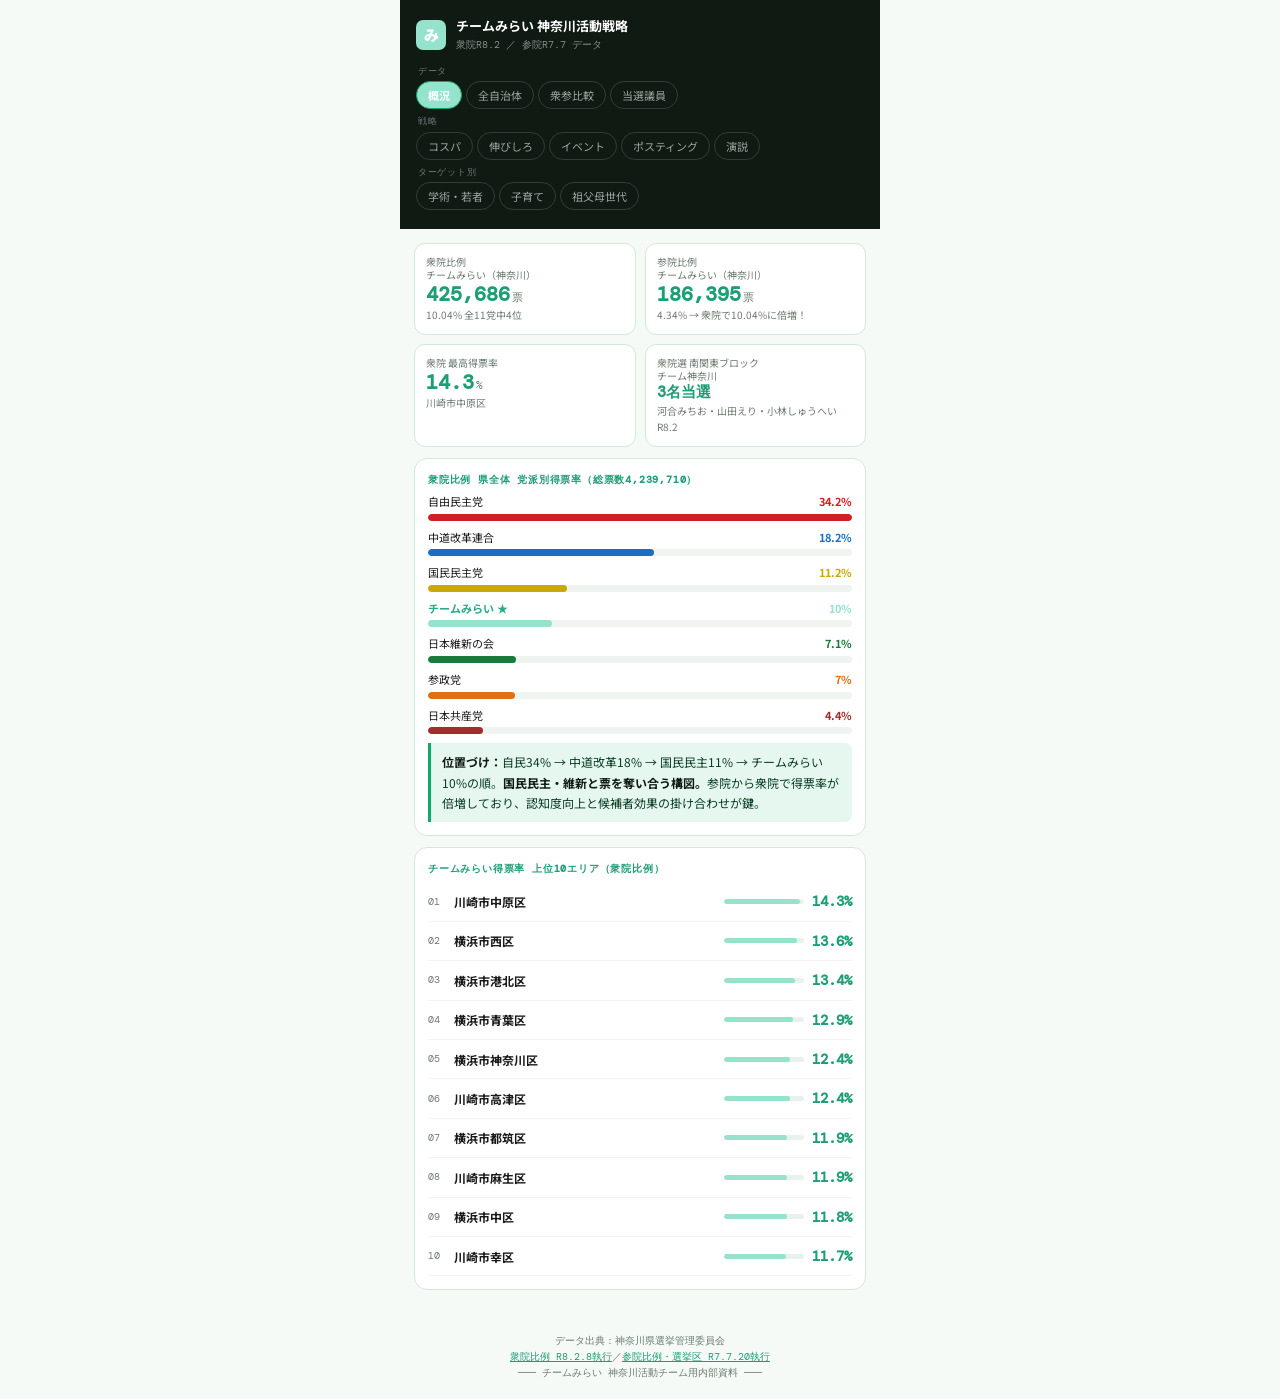
==== commit e5e23c13: "fix: 伸びしろセクションの未閉じdivとfilteredData初期化バグを修正 - prefectures/kanagawa/index.html: sec-nobiroの閉じタグ</div>が" ====
--- a/prefectures/kanagawa/index.html
+++ b/prefectures/kanagawa/index.html
@@ -608,6 +608,8 @@
       参院選（4.3%）→ 衆院選（10%）で<strong>倍以上に伸びた実績</strong>がある。同じ勢いが続けば、今6〜7%のエリアでも継続的な活動で次回12〜14%は十分射程内。
     </div>
   </div>
+</div>
+
 <!-- ===== ポスティング ===== -->
 <div class="section" id="sec-posting">
   <div class="sec-header">ポスティング × 得票率 分析（衆院選R8.2）</div>
